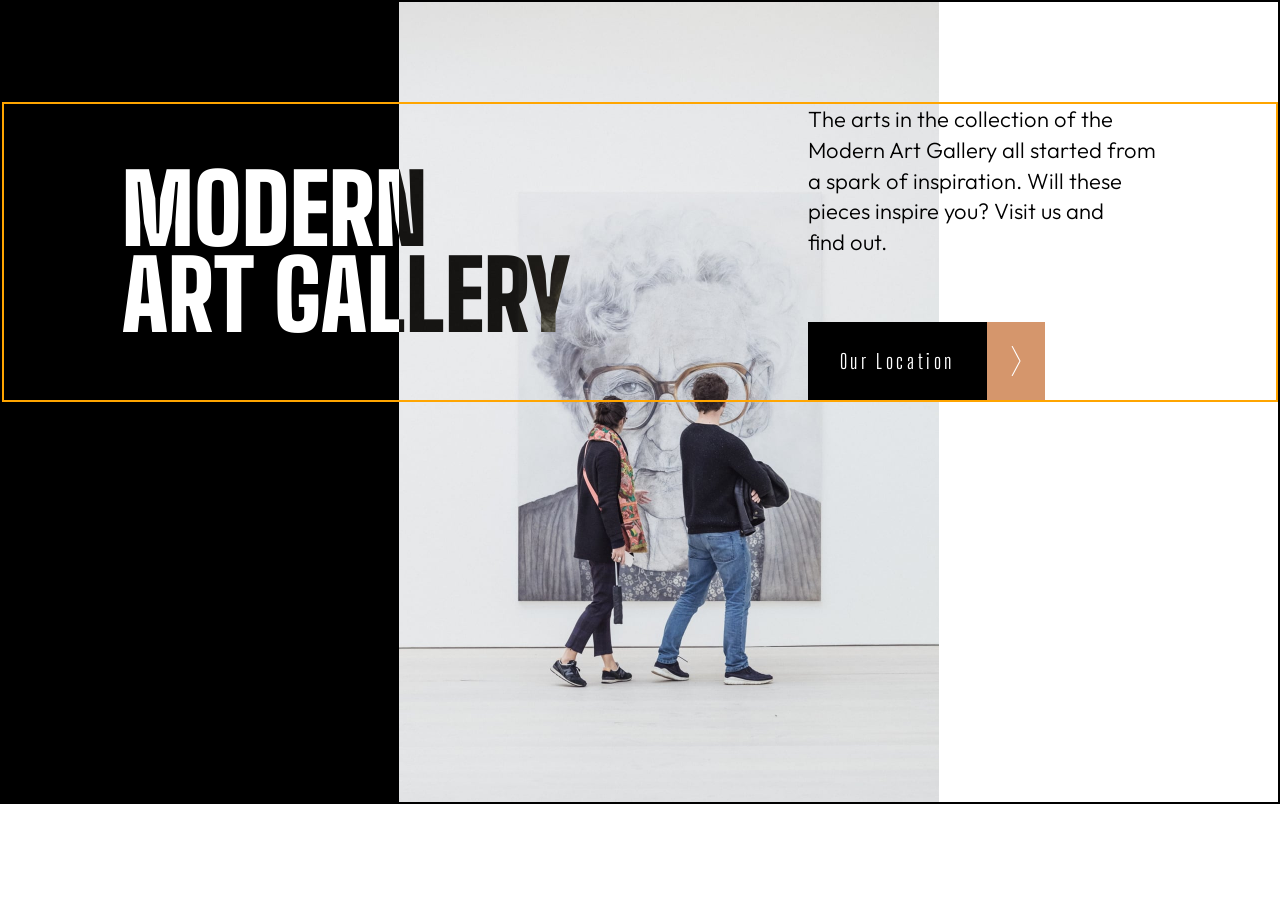
==== index.html @ 2f600e35 "first commit, completed responsivensess for hero section" ====
<!DOCTYPE html>
<html lang="en">
<head>
  <meta charset="UTF-8">
  <meta name="viewport" content="width=device-width, initial-scale=1.0">

  <link rel="icon" type="image/png" sizes="32x32" href="./assets/favicon-32x32.png">
  <link rel="stylesheet" href="styles.css">
  
  <title>Frontend Mentor | Art gallery website</title>
</head>
<body>

  <main>
    <div class="container">
      <section class="hero">
        <div class="hero-background-container">
          <div class="blackbox"></div>
          <picture>
            <source
    media="(max-width: 716px)"
    srcset="assets/mobile/image-hero@2x.jpg"
  >
            <img src="assets/desktop/image-hero@2x.jpg" alt="A photo of two individuals looking at a picture in a art gallery" class="hero-image">
          </picture>
          <div class="hero-content">
            <h1>Modern <br> Art Gallery</h1>

            <div class="hero-text-container">
              <p class="hero-text">
                The arts in the collection of the Modern Art Gallery all started from a spark of inspiration. Will these pieces inspire you? Visit us and find out.
              </p>
              <a href="location.html" class="btn-link">
                <span>Our Location</span>
                <img src="assets/icon-arrow-right.svg" alt="an arrow pointing right" class="arrow-right">
              </a>
            </div>
          </div>

          
        </div>

      </section>
    </div>

  </main>


  
</body>
</html>
---- styles.css ----
@import url('https://fonts.googleapis.com/css2?family=Big+Shoulders+Display:wght@800;900&family=Outfit:wght@300&display=swap');


@layer customproperties{

/* Colors */

 :root {
    --color-grey-900: #151515;
    --color-grey-700: #444444;
    --color-white: #ffffff;
    --color-gold-500: #d5966c;


    --ff-heading: "Big Shoulders Display", sans-serif;
    --ff-body: "Outfit", sans-serif;
  }



}


@layer reset{
    /* 1. Use a more-intuitive box-sizing model */
*, *::before, *::after {
  box-sizing: border-box;
}

/* 2. Remove default margin */
*:not(dialog) {
  margin: 0;
}

/* 3. Enable keyword animations */
@media (prefers-reduced-motion: no-preference) {
  html {
    interpolate-size: allow-keywords;
  }
}

body {
  /* 4. Increase line-height */
  line-height: 1.5;
  /* 5. Improve text rendering */
  -webkit-font-smoothing: antialiased;
}

/* 6. Improve media defaults */
img, picture, video, canvas, svg {
  display: block;
  max-width: 100%;
}

/* 7. Inherit fonts for form controls */
input, button, textarea, select {
  font: inherit;
}

/* 8. Avoid text overflows */
p, h1, h2, h3, h4, h5, h6 {
  overflow-wrap: break-word;
}

/* 9. Improve line wrapping */
p {
  text-wrap: pretty;
}
h1, h2, h3, h4, h5, h6 {
  text-wrap: balance;
}

/*
  10. Create a root stacking context
*/
#root, #__next {
  isolation: isolate;
}
}



.blackbox{
    background-color: black;
}


.container{
    max-width: 1440px;
    border: 2px solid black;
    margin: 0 auto;
}

.hero-background-container{
    display: grid;
    grid-template-columns: clamp(0px, 31vw, 450px) 540px 1fr;
    position: relative;
    z-index: 1;
    width: 100%;
}

.hero-content{
    position: absolute;
    top: 0;
    left: 0;
    border: 2px solid orange;
    display: flex;
    flex-direction: row;
    align-items: center;
    justify-content: space-around;
    width: 100%;
    margin-top: 100px;

}

.hero{
    isolation: isolate;
}

h1{
    mix-blend-mode: difference;
    font-size: 96px;
    font-style: normal;
    font-weight: 900;
    line-height: 90%;
    text-transform: uppercase;
    color: white;
    font-family: "Big Shoulders Display";
}

.hero-text-container{
   display: flex;
   flex-direction: column;
   max-width: 350px;
   gap: 4rem;
}

.hero-text{
font-family: Outfit;
font-size: 22px;
font-style: normal;
font-weight: 300;
line-height: 140%; /* 30.8px */
}

.btn-link{
    display: flex;
    flex-direction: row;
    max-width: 260px;
    text-decoration: none;
}

.btn-link span{
    text-decoration: none;
    background-color: black;
    padding: 1.5rem 2rem;
    font-size: 20px;
    letter-spacing: 3.6px;
    font-family: "Big Shoulders Display";
    text-decoration: none;
    color: white;
}

.arrow-right{
    background-color: var(--color-gold-500);
    padding: 1.5rem;
}

@media (max-width: 1150px){
   .hero-content{
    justify-content: space-between;
    align-self: space-between;
    border: 2px solid red;
   }
}

@media (max-width: 975px){
   .hero-content{
    flex-direction: column;
    border: 2px solid red;
    color: black;
    z-index: 2;
    gap: 2.5rem;
    position: absolute;
    justify-content: space-evenly;

   }
   
   .blackbox{
    display: none;
   }

   .hero-background-container{
    grid-template-columns: 465px minmax(0,1fr);

   }

   h1{
    color: black;
    font-size: 70px;
    z-index: 3;
    margin-left: 225px;
    align-self: flex-end;

   }

   .hero-text-container{
    margin-left: 225px;
    align-self: flex-end;
   }



}

@media (max-width: 716px){
    .hero-background-container{
        display: flex;
        flex-direction: column;
        align-items: center;
        justify-content: center;
        gap: 0;
    }
    .hero-content{
        position: relative;
        margin: 0;
    }
    h1{
        align-self: flex-start;
        margin: 0;
    }

    .hero-text-container{
        align-self: flex-start;
        margin: 0;
    }
}
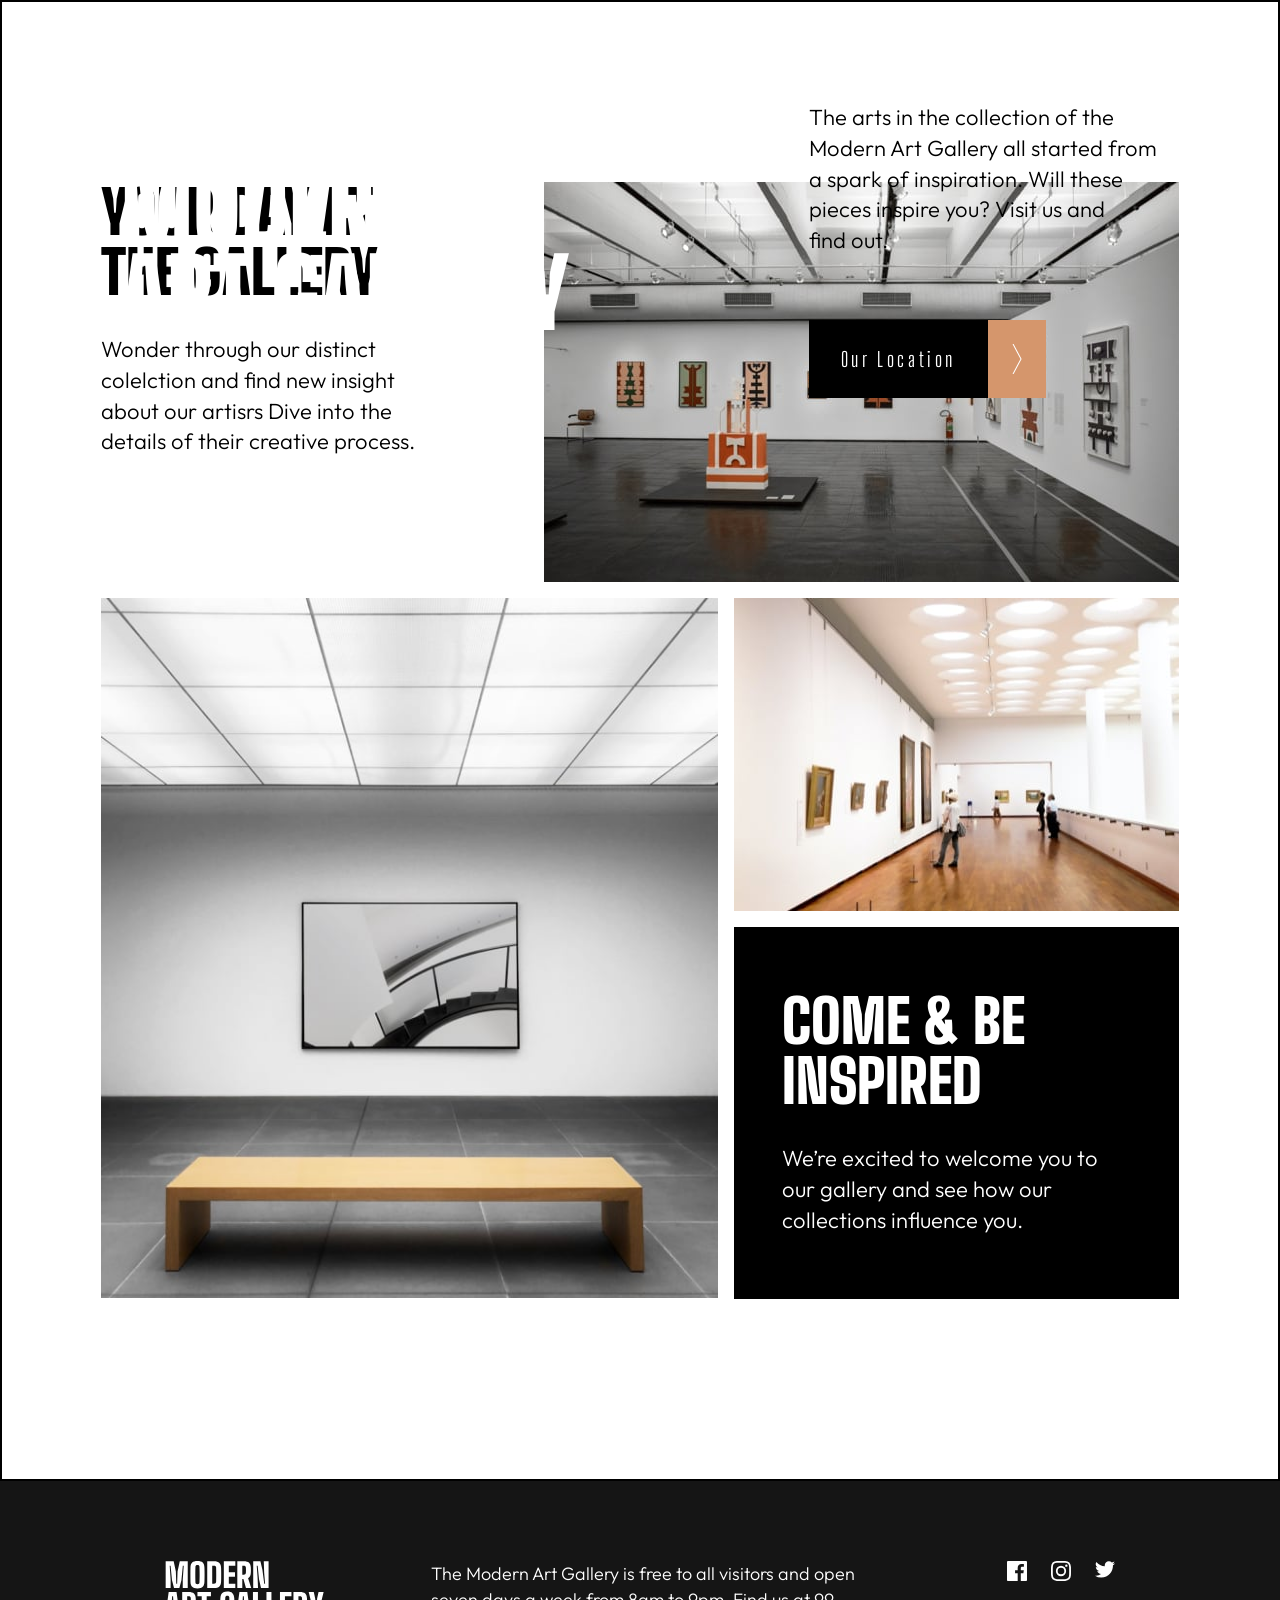
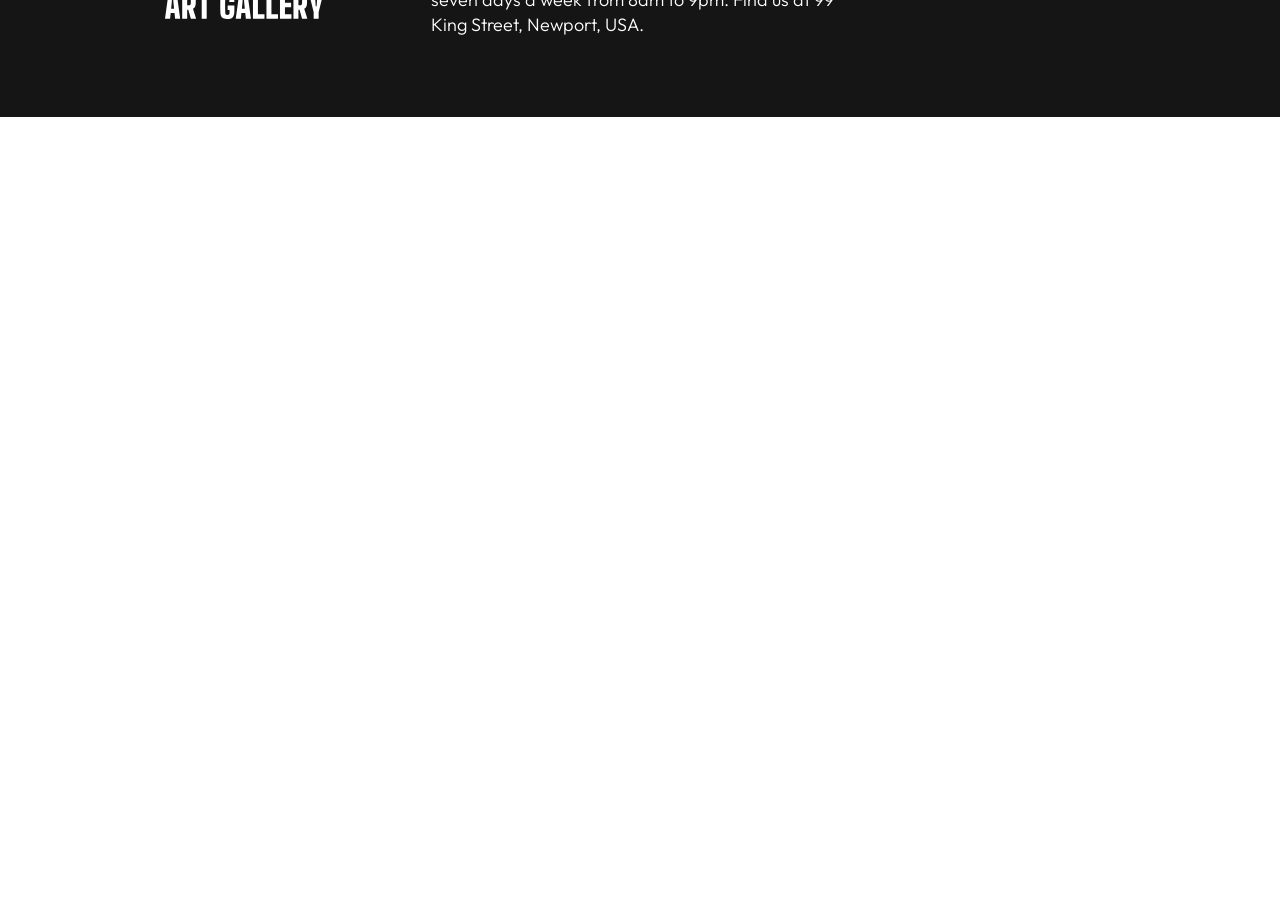
==== commit fb715dce: "gallery, responsiveness, and footer added. to do: location.html" ====
--- a/index.html
+++ b/index.html
@@ -41,10 +41,72 @@
         </div>
 
       </section>
+      <section class="gallery">
+        <div class="gallery-grid-container">
+          <div class="gallery-text-black">
+            <h2 class="gallery-heading">Your Day At The Gallery</h2>
+            <p class="gallery-text">
+              Wonder through our distinct colelction and find new insight about our artisrs Dive into the details of their creative process.   
+            </p>
+          </div>
+          <picture class="gallery-img1">
+              <source
+    media="(max-width: 976px)"
+    srcset="assets/tablet/image-grid-1@2x.jpg"
+  >
+  <source
+    media="(max-width: 716px)"
+    srcset="assets/mobile/image-grid-1.jpg"
+  >
+            <img src="assets/desktop/image-grid-1.jpg" alt="">
+          </picture>
+          <picture class="gallery-img2">
+            <source
+    media="(max-width: 976px)"
+    srcset="assets/tablet/image-grid-2@2x.jpg"
+  >
+  <source
+    media="(max-width: 715px)"
+    srcset="assets/mobile/image-grid-2.jpg"
+  >
+            <img src="assets/desktop/image-grid-2.jpg" alt="">
+          </picture>
+          <picture class="gallery-img3">
+            <source
+    media="(max-width: 976px)"
+    srcset="assets/tablet/image-grid-3@2x.jpg"
+  >
+  <source
+    media="(max-width: 716px)"
+    srcset="assets/mobile/image-grid-3.jpg"
+  >
+            <img src="assets/desktop/image-grid-3.jpg" alt="">
+            
+          </picture>
+          <div class="gallery-text-white">
+            <h2 class="inspire-heading">Come & Be <br> inspired</h2>
+            <p class="inspire-text">We’re excited to welcome you to our gallery and see how our collections influence you.</p>
+          </div>
+        </div>
+      </section>
+      
     </div>
 
   </main>
+  <footer>
+    <div class="footer-content">
+      <img src="assets/logo-light.svg" alt="" class="logo">
+      <p class="footer-text">
+        The Modern Art Gallery is free to all visitors and open seven days a week from 8am to 9pm. Find us at 99 King Street, Newport, USA.
+      </p>
+      <ul class="social-links-list">
+        <li><a href=""><img src="assets/icon-facebook.svg" alt=""></a></li>
+        <li><a href=""><img src="assets/icon-instagram.svg" alt=""></a></li>
+        <li><a href=""><img src="assets/icon-twitter.svg" alt=""></a></li>
+      </ul>
 
+    </div>
+  </footer>
 
   
 </body>
--- a/styles.css
+++ b/styles.css
@@ -103,7 +103,6 @@
     position: absolute;
     top: 0;
     left: 0;
-    border: 2px solid orange;
     display: flex;
     flex-direction: row;
     align-items: center;
@@ -170,14 +169,12 @@
    .hero-content{
     justify-content: space-between;
     align-self: space-between;
-    border: 2px solid red;
    }
 }
 
 @media (max-width: 975px){
    .hero-content{
     flex-direction: column;
-    border: 2px solid red;
     color: black;
     z-index: 2;
     gap: 2.5rem;
@@ -235,4 +232,249 @@
         margin: 0;
     }
 }
- +
+/* Gallery Section */
+
+.gallery{
+  margin-top: 180px;
+  width: 100%;
+  margin-bottom: 180px;
+}
+
+/* Gallery Grid */
+
+.gallery-grid-container{
+  max-width: 1110px;
+  margin: 0 auto;
+  display: grid;
+  gap: 1rem;
+  grid-template-areas:
+
+  "day img1 img1"
+  "img2 img2 img3"
+  "img2 img2 inspire";
+
+  padding-inline:1rem;
+}
+
+.gallery-text-black{
+  grid-area: day;
+
+}
+
+.gallery-img1{
+  grid-area: img1;
+}
+
+.gallery-img2{
+  grid-area: img2;
+}
+
+.gallery-img3{
+  grid-area: img3;
+}
+
+.gallery-text-white{
+  grid-area: inspire;
+}
+
+/* Gallery Styling */
+
+.gallery-text-black{
+  max-width: 350px;
+  display: flex;
+  flex-direction: column;
+  gap: 2rem;
+
+}
+
+.gallery-heading{
+  font-family: "Big Shoulders Display";
+font-size: 60px;
+font-style: normal;
+font-weight: 900;
+line-height: 100%;
+text-transform: uppercase;
+}
+
+.gallery-text{
+  font-family: Outfit;
+font-size: 22px;
+font-style: normal;
+font-weight: 300;
+line-height: 140%;
+}
+
+.gallery-text-white{
+  background-color: black;
+  color: white;
+  max-width: 445px;
+  padding: 64px 48px;
+  display: flex;
+  text-align: left;
+  justify-content: center;
+  align-items: flex-start;
+  flex-direction: column;
+  gap: 2rem;
+}
+
+.inspire-heading{
+  font-size: 60px;
+font-style: normal;
+font-weight: 900;
+line-height: 100%; 
+text-transform: uppercase;
+font-family: "Big Shoulders Display";
+}
+
+.inspire-text{
+  font-family: Outfit;
+font-size: 22px;
+font-style: normal;
+font-weight: 300;
+line-height: 140%;
+}
+
+.gallery-img1{
+  display: flex;
+  justify-content: flex-end;
+}
+
+/* Gallery Media Queries */
+
+/* tablet */
+@media (max-width: 976px){
+  .gallery-text-black{
+    align-self: center;
+  }
+
+ .gallery-text-white{
+  padding: 80px 32px;
+  gap: 1.5rem;
+ } 
+
+ .gallery-heading{
+  font-size: 50px;
+font-style: normal;
+font-weight: 900;
+line-height: 90%;
+ }
+
+ .gallery-text{
+  font-size: 18px;
+font-style: normal;
+font-weight: 300;
+line-height: 140%; 
+ }
+
+.inspire-heading{
+  font-size: 50px;
+font-style: normal;
+font-weight: 900;
+line-height: 90%
+}
+
+.inspire-text{
+  font-size: 18px;
+font-style: normal;
+font-weight: 300;
+line-height: 140%;
+}
+
+}
+/* Mobile */
+@media (max-width: 716px){
+
+.gallery-grid-container{
+
+grid-template-columns: 1fr;
+grid-template-areas: 
+
+"img1"
+"day"
+"img2"
+"img3"
+"inspire"
+
+;
+
+gap: 2rem;
+
+
+}
+
+.gallery-text-black, .gallery-text-white{
+
+}
+
+}
+
+/* Footer */
+
+footer{
+  width: 100%;
+  background-color: var(--color-grey-900);
+  max-width: 1440px;
+  margin: 0 auto;
+}
+
+.footer-content{
+  display: flex;
+  flex-direction: row;
+  justify-content: space-between;
+  align-items: flex-start;
+  padding: 80px 165px;
+}
+
+.logo{
+  color: white;
+  width: 100%;
+  max-width: 160px;
+}
+
+.footer-text{
+  color: white;
+  font-family: "Outfit", sans-serif;
+  font-size: 18px;
+font-style: normal;
+font-weight: 300;
+line-height: 140%;
+max-width: 430px;
+}
+
+.social-links-list{
+  display: flex;
+  flex-direction: row;
+  gap: 1.5rem;
+  list-style-type: none;
+}
+
+
+/* Footer Media Queries */
+
+@media (max-width: 976px){
+  .logo{
+    max-width: 110px;
+  }
+
+  .footer-text{
+    max-width: 276px;
+  }
+
+  .footer-content{
+    justify-content: space-evenly;
+    border: 2px solid pink;
+    padding: 48px 40px;
+  }
+
+}
+
+@media (max-width: 716px){
+  .footer-content{
+    display: flex;
+    flex-direction: column;
+    justify-content: flex-start;
+    align-items: flex-start;
+    gap: 2.5rem;
+  }
+}
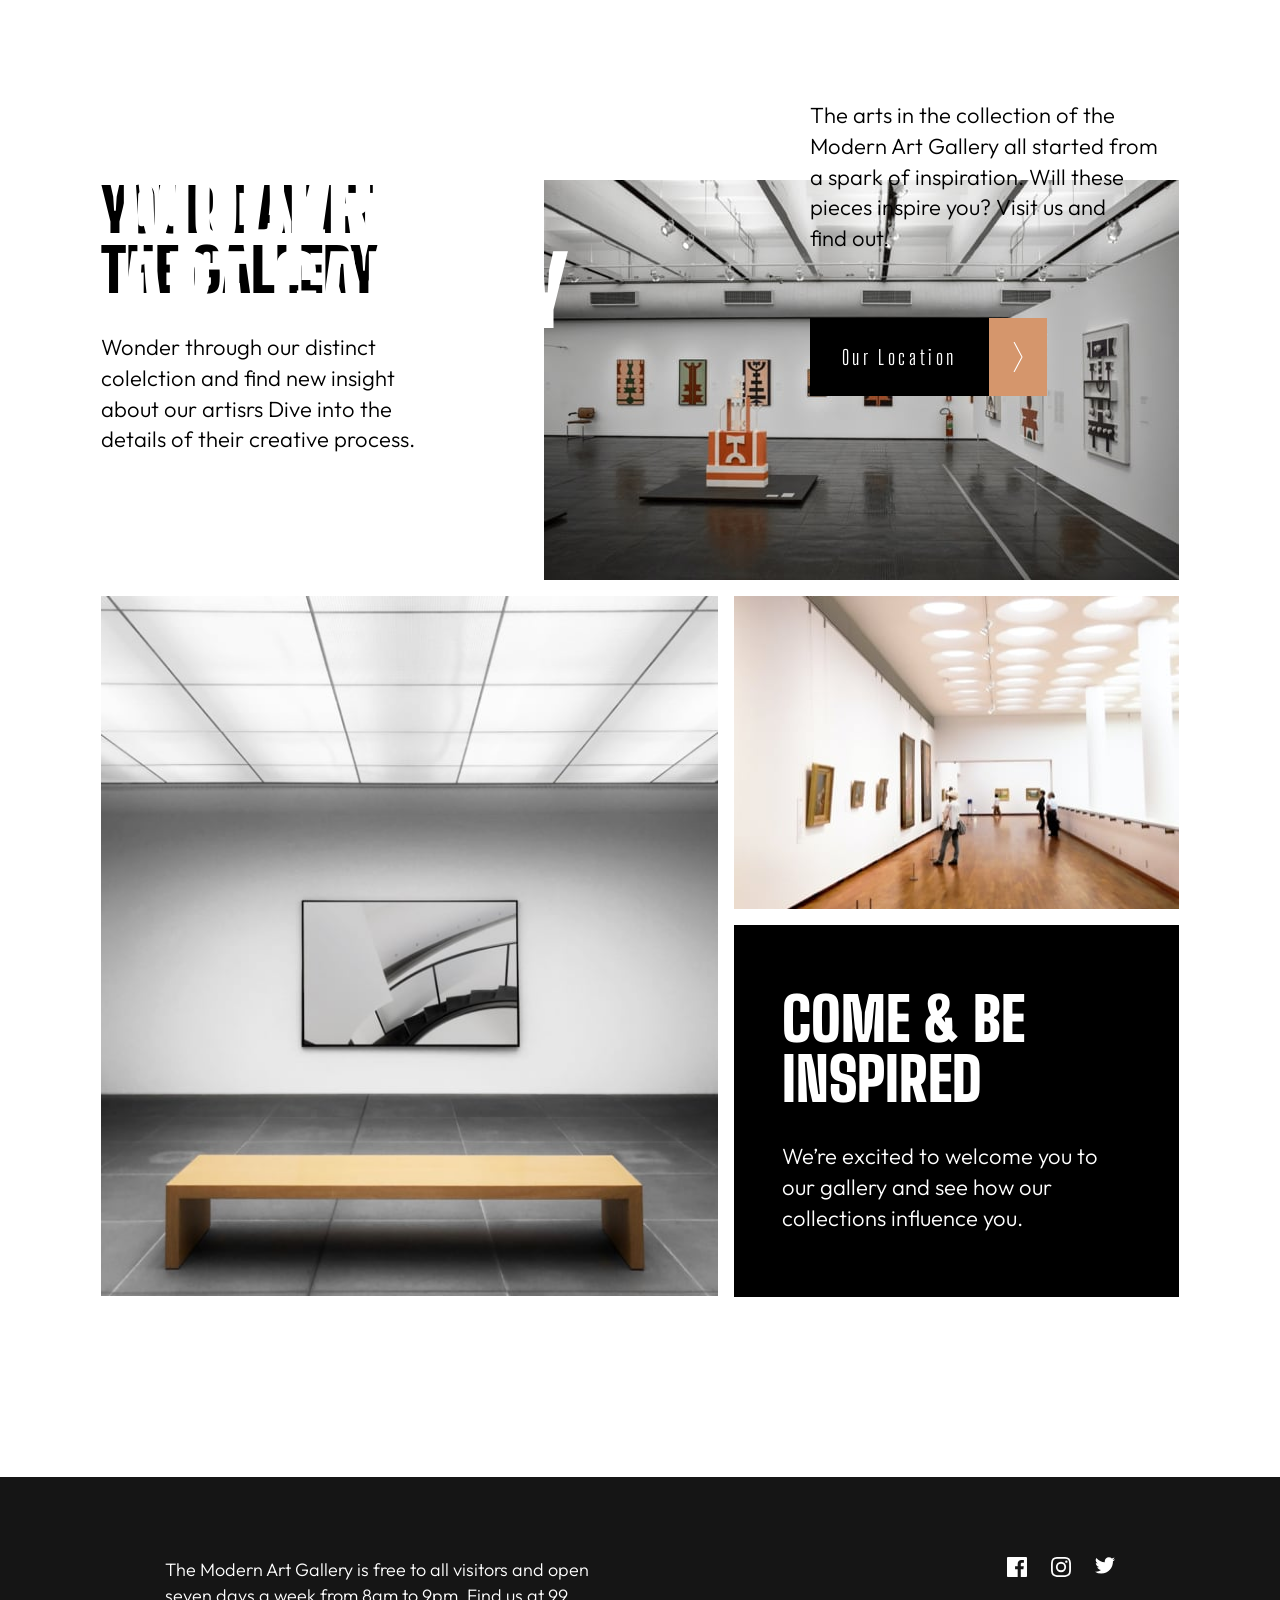
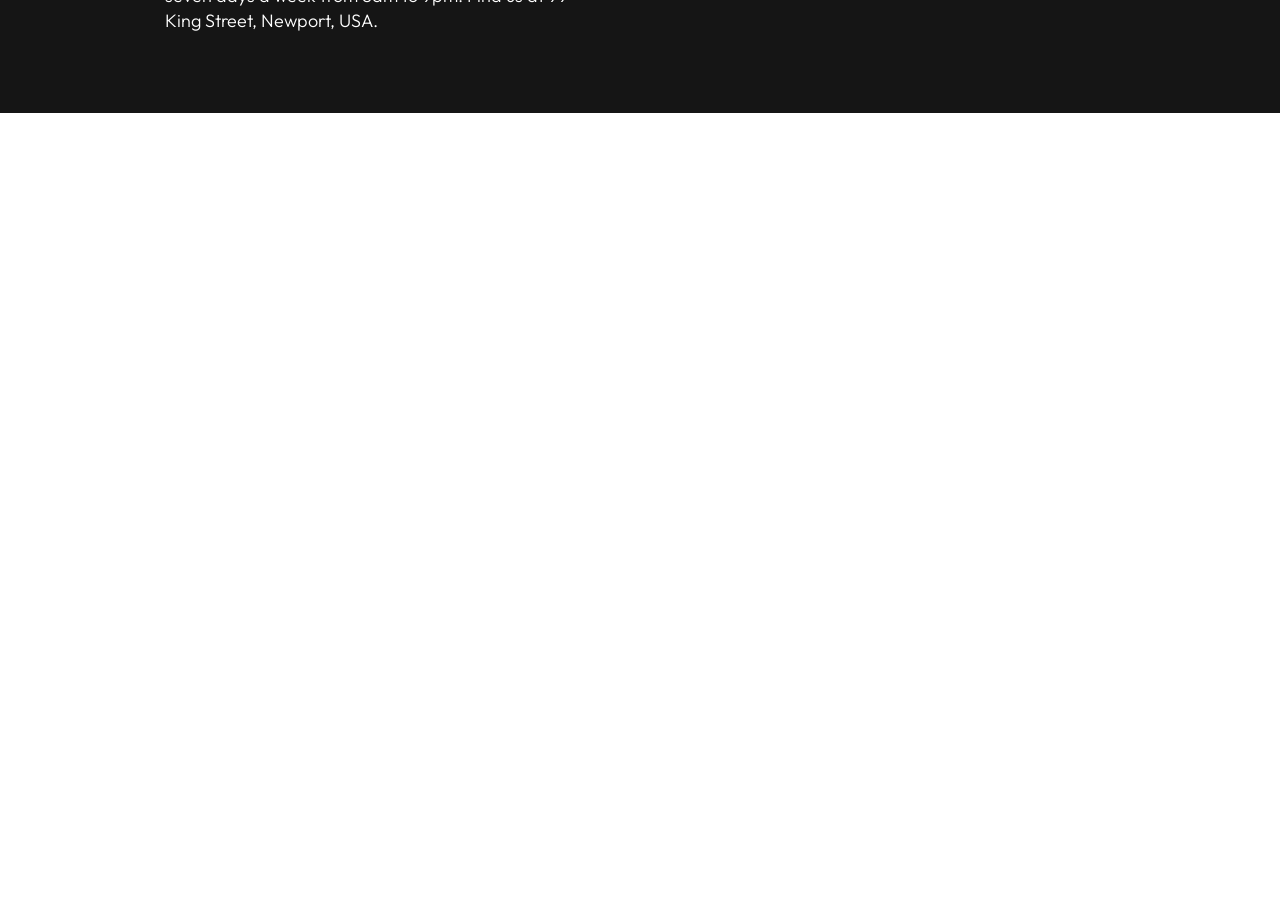
==== commit 281347ca: "fixed some additional html" ====
--- a/index.html
+++ b/index.html
@@ -32,7 +32,7 @@
               </p>
               <a href="location.html" class="btn-link">
                 <span>Our Location</span>
-                <img src="assets/icon-arrow-right.svg" alt="an arrow pointing right" class="arrow-right">
+                <img src="assets/icon-arrow-right.svg" alt="" class="arrow-right">
               </a>
             </div>
           </div>
@@ -95,7 +95,7 @@
   </main>
   <footer>
     <div class="footer-content">
-      <img src="assets/logo-light.svg" alt="" class="logo">
+      
       <p class="footer-text">
         The Modern Art Gallery is free to all visitors and open seven days a week from 8am to 9pm. Find us at 99 King Street, Newport, USA.
       </p>
--- a/styles.css
+++ b/styles.css
@@ -87,7 +87,6 @@
 
 .container{
     max-width: 1440px;
-    border: 2px solid black;
     margin: 0 auto;
 }
 
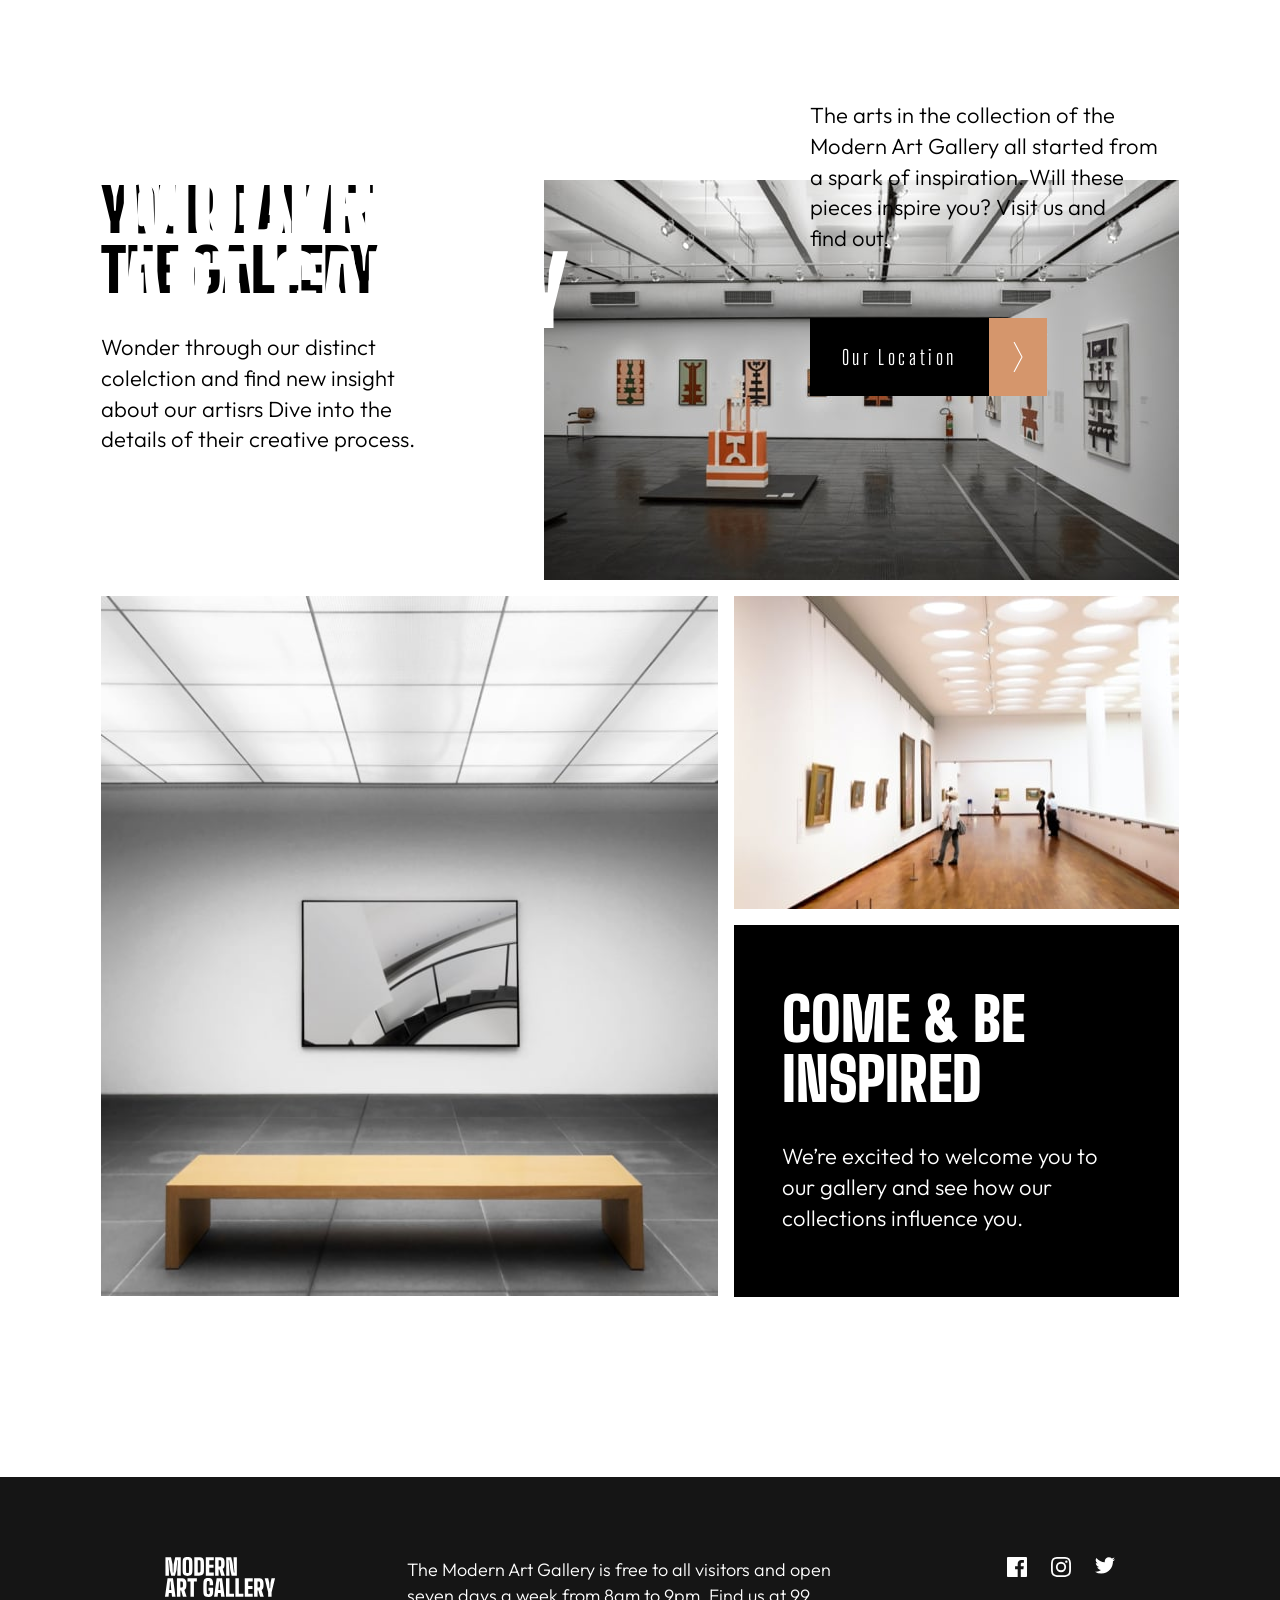
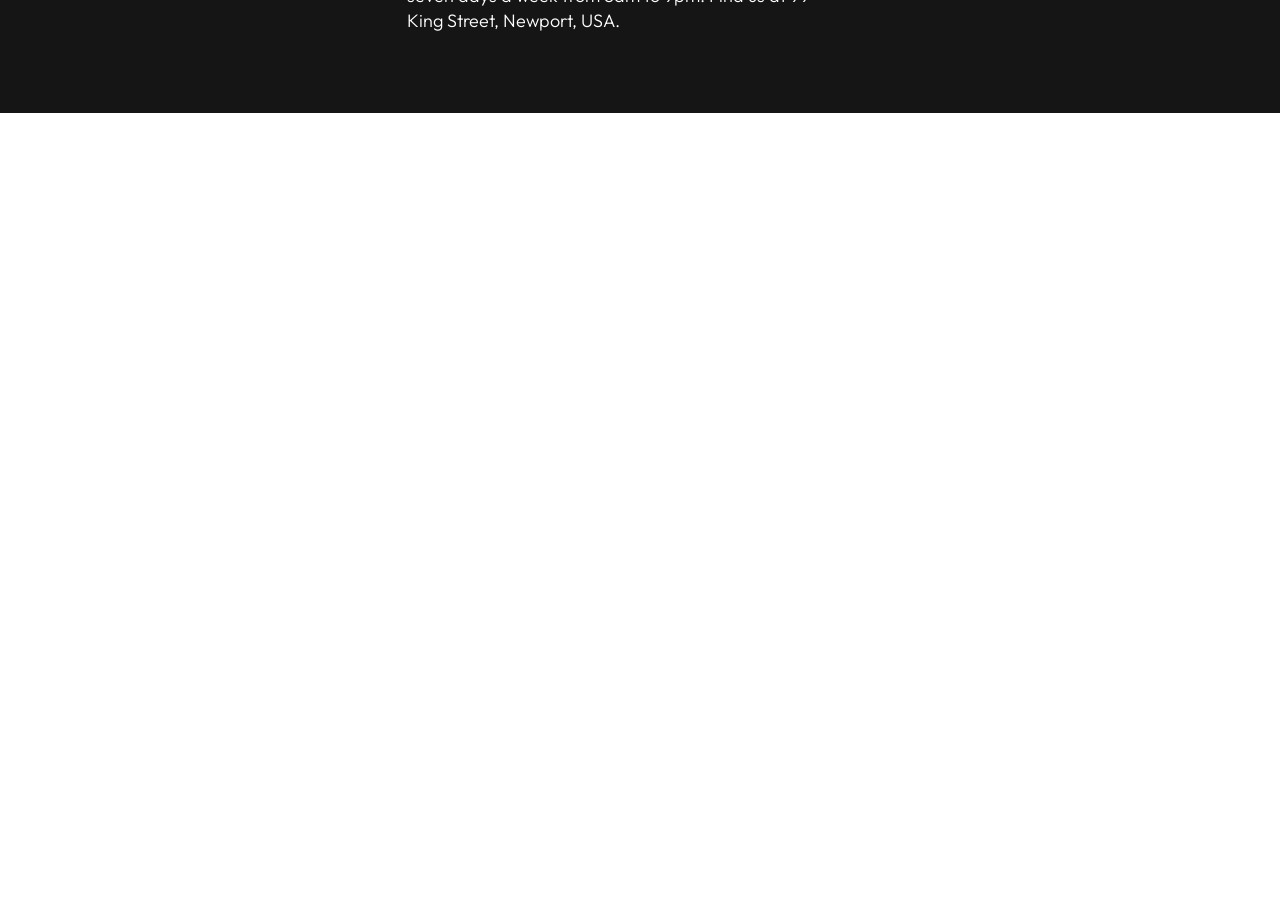
==== commit a7e4c3c5: "added back footer img for index when it was removed some how." ====
--- a/index.html
+++ b/index.html
@@ -24,7 +24,7 @@
             <img src="assets/desktop/image-hero@2x.jpg" alt="A photo of two individuals looking at a picture in a art gallery" class="hero-image">
           </picture>
           <div class="hero-content">
-            <h1>Modern <br> Art Gallery</h1>
+            <h1 class="hero-heading">Modern <br> Art Gallery</h1>
 
             <div class="hero-text-container">
               <p class="hero-text">
@@ -95,7 +95,7 @@
   </main>
   <footer>
     <div class="footer-content">
-      
+      <img src="assets/logo-light.svg" class="footer-logo" alt="">
       <p class="footer-text">
         The Modern Art Gallery is free to all visitors and open seven days a week from 8am to 9pm. Find us at 99 King Street, Newport, USA.
       </p>
--- a/styles.css
+++ b/styles.css
@@ -115,7 +115,7 @@
     isolation: isolate;
 }
 
-h1{
+.hero-heading{
     mix-blend-mode: difference;
     font-size: 96px;
     font-style: normal;
@@ -191,7 +191,7 @@
 
    }
 
-   h1{
+   .hero-heading{
     color: black;
     font-size: 70px;
     z-index: 3;
@@ -221,7 +221,7 @@
         position: relative;
         margin: 0;
     }
-    h1{
+    .hero-heading{
         align-self: flex-start;
         margin: 0;
     }
@@ -462,7 +462,6 @@
 
   .footer-content{
     justify-content: space-evenly;
-    border: 2px solid pink;
     padding: 48px 40px;
   }
 
@@ -476,4 +475,168 @@
     align-items: flex-start;
     gap: 2.5rem;
   }
+}
+
+/* Location Styles */
+
+.map-container{
+  position: relative;
+  z-index: 1;
+}
+
+.map-container .btn-link{
+  position: absolute;
+  z-index: 2;
+  top: 15px;
+  left: 100px;
+}
+
+.location-heading{
+  font-family: "Big Shoulders Display";
+font-size: 70px;
+font-style: normal;
+font-weight: 900;
+line-height: 100%; 
+text-transform: uppercase;
+}
+
+.btn-link{
+    display: flex;
+    flex-direction: row;
+    max-width: 260px;
+    text-decoration: none;
+}
+
+.btn-link span{
+    text-decoration: none;
+    background-color: black;
+    padding: 24px 32px;
+    font-size: 20px;
+    letter-spacing: 3.6px;
+    font-family: "Big Shoulders Display";
+    text-decoration: none;
+    color: white;
+    text-wrap: nowrap;
+}
+
+
+.arrow-left{
+    background-color: var(--color-gold-500);
+    padding: 24px;
+}
+
+
+.location{
+  background-color: var(--color-grey-900);
+  padding: 130px 165px;
+  display: flex;
+  flex-direction: row;
+  color: white;
+  justify-content: space-between;
+}
+
+.location-address-container{
+  max-width: 540px;
+  display: flex;
+  flex-direction: column;
+  gap: 1.5rem;
+}
+
+.address{
+  display: flex;
+  flex-direction: column;
+  gap: 1.5rem;
+  font-family: "Outfit";
+  font-size: 22px;
+  font-style: normal;
+font-weight: 300;
+line-height: 140%; 
+}
+
+.address-accent{
+  font-family: "Big Shoulders Display";
+font-size: 36px;
+font-style: normal;
+font-weight: 900;
+line-height: 100%;
+text-transform: uppercase;
+color: var(--color-gold-500);
+}
+
+.location-footer{
+  background-color: var(--color-gold-500);
+  
+}
+
+.location-footer .footer-text{
+  color: var(--color-grey-900);
+}
+
+.location-footer .social-link{
+  fill: var(--color-grey-900)
+}
+
+.location-footer a:hover .social-link{
+  fill: var(--color-white);
+}
+
+
+.btn-link:hover span{
+ background-color: var(--color-gold-500);
+}
+.btn-link:hover img{
+  background-color: var(--color-grey-900);
+}
+
+a:focus{
+  outline: 1px solid var(--color-gold-500);
+}
+/* 
+Location Media Queries
+
+*/
+
+.map-image{
+  width: 100%;
+  max-width: 1440px;
+  object-fit: cover;
+}
+
+
+
+@media (max-width:1280px){
+
+.location{
+  padding: 80px 40px;
+  justify-content: space-around;
+}
+
+.location h1{
+  font-size: 55px;
+  max-width: 223px;
+  color: white;
+}
+
+.address{
+  font-size: 18px;
+}
+.location-address-container{
+  max-width: 398px;
+}
+
+.address-accent{
+  font-size: 36px;
+}
+
+}
+
+@media (max-width: 768px){
+  .location{
+    flex-direction: column;
+    gap: 2.5rem;
+  }
+
+  .map-container .btn-link{
+    left: 10px;
+  }
 }
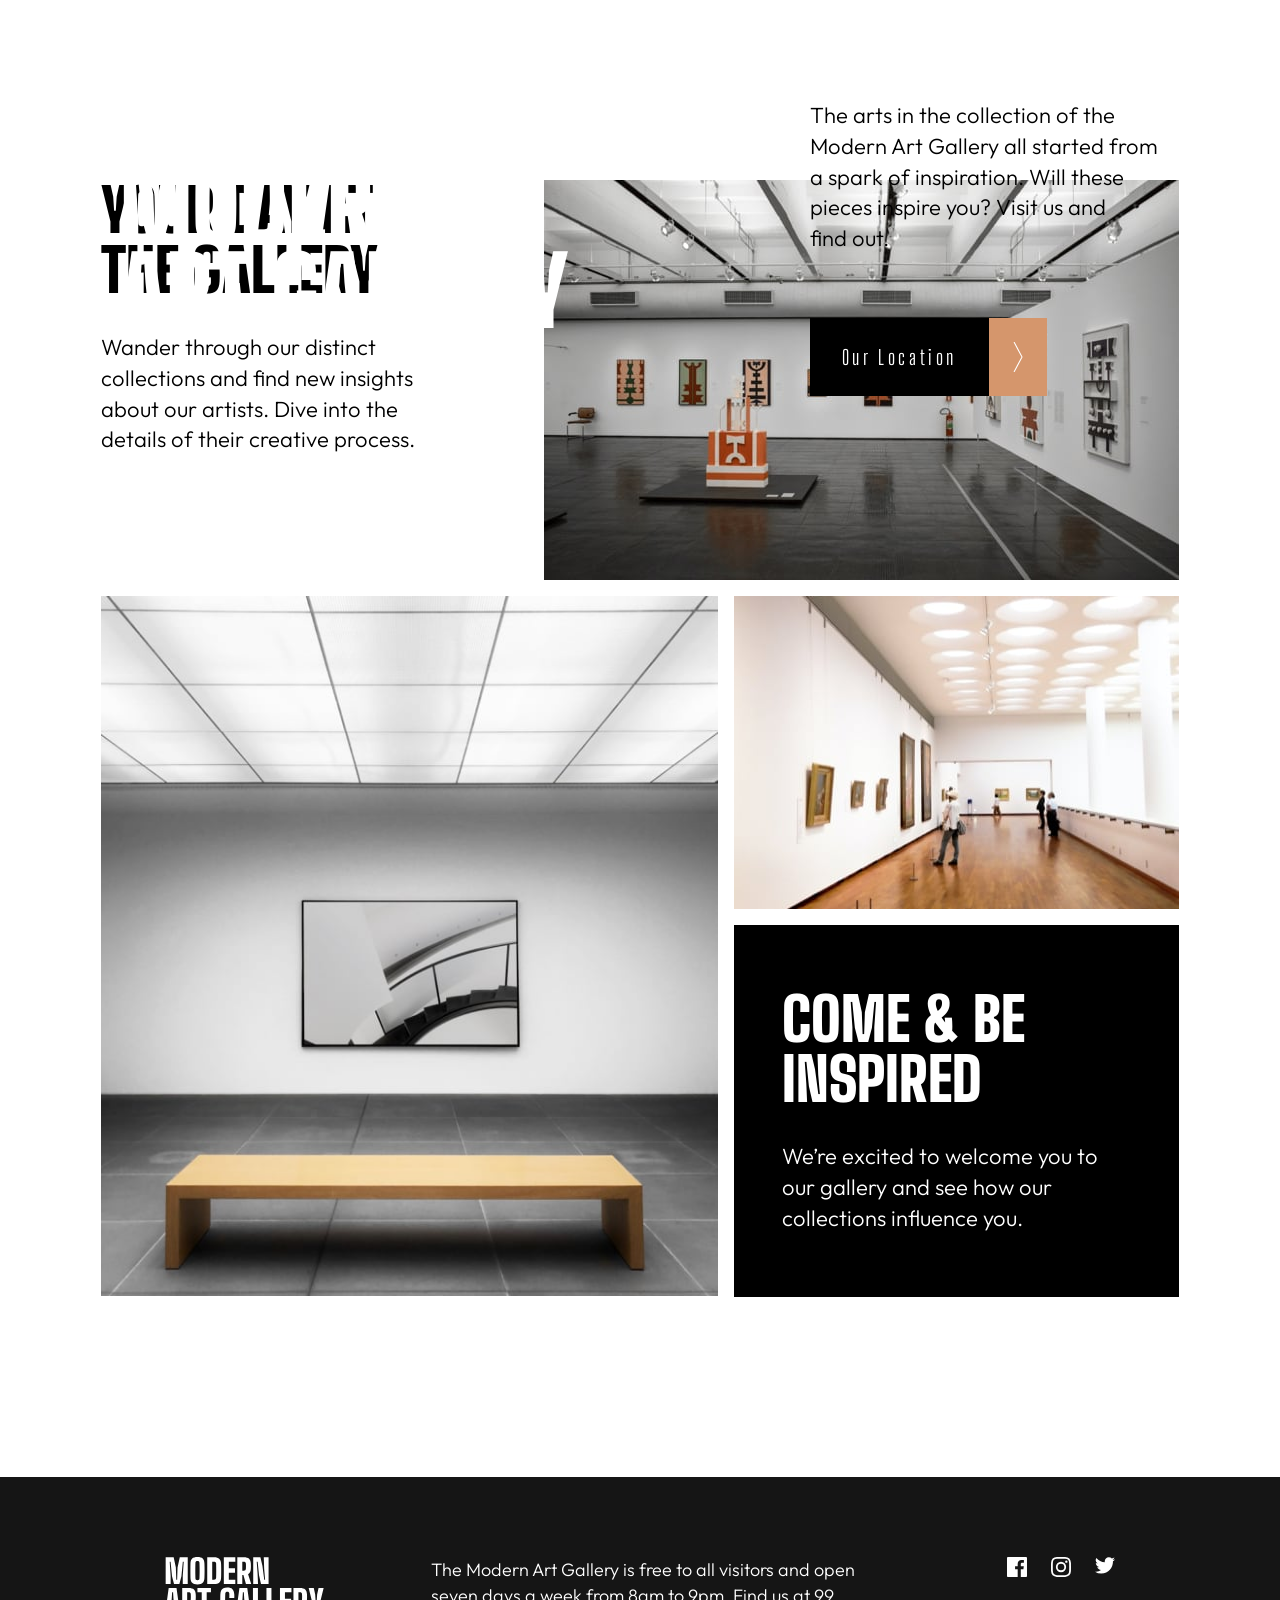
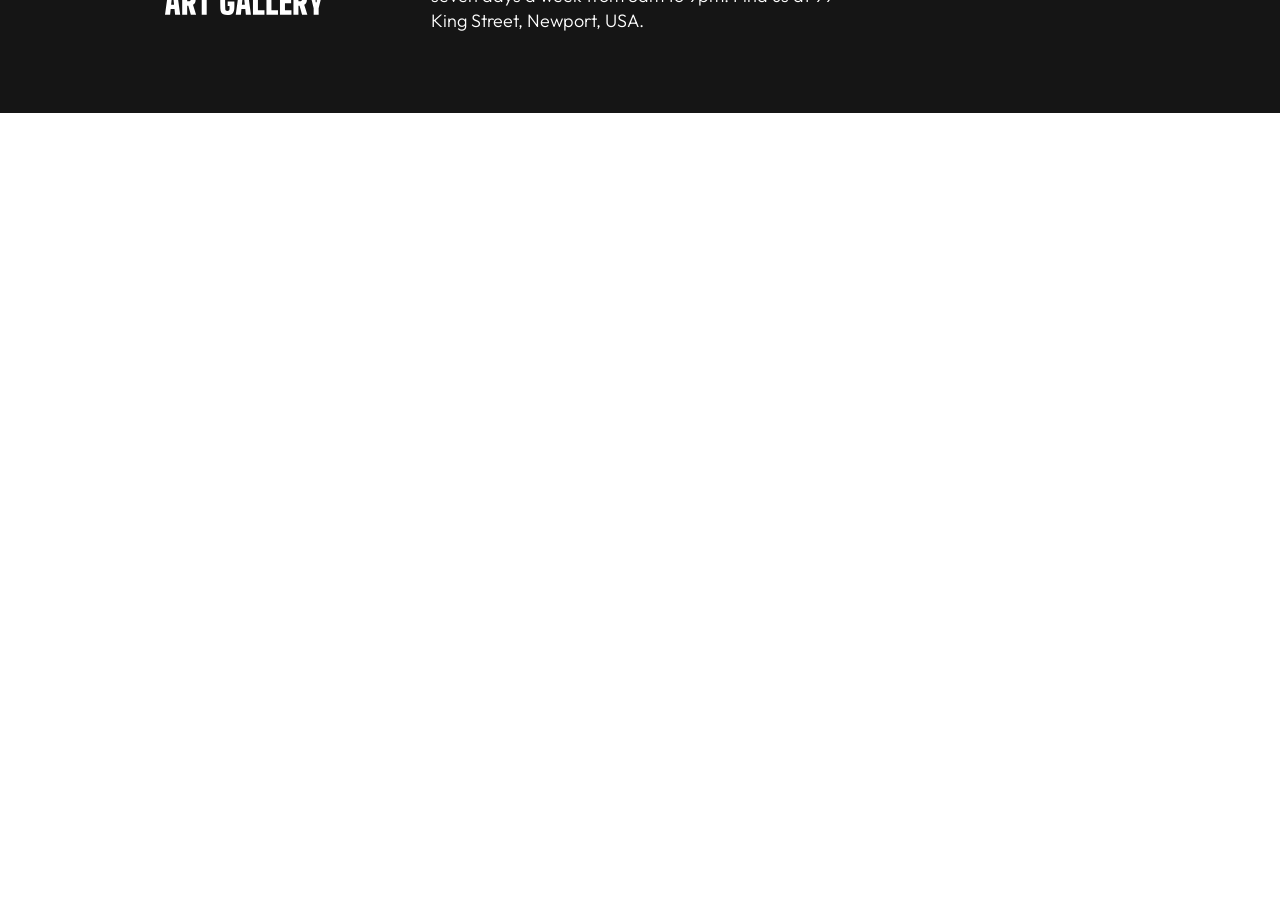
==== commit de6fdbda: "more final responsive touches." ====
--- a/index.html
+++ b/index.html
@@ -46,40 +46,45 @@
           <div class="gallery-text-black">
             <h2 class="gallery-heading">Your Day At The Gallery</h2>
             <p class="gallery-text">
-              Wonder through our distinct colelction and find new insight about our artisrs Dive into the details of their creative process.   
+              Wander through our distinct collections and find new insights about our artists. Dive into the details of their creative process.
             </p>
           </div>
           <picture class="gallery-img1">
-              <source
+  <source
+    media="(max-width: 716px)"
+    srcset="assets/mobile/image-grid-1@2x.jpg"
+  >
+ 
+            <source
     media="(max-width: 976px)"
     srcset="assets/tablet/image-grid-1@2x.jpg"
   >
-  <source
-    media="(max-width: 716px)"
-    srcset="assets/mobile/image-grid-1.jpg"
-  >
+ 
             <img src="assets/desktop/image-grid-1.jpg" alt="">
           </picture>
           <picture class="gallery-img2">
+              <source
+    media="(max-width: 716px)"
+    srcset="assets/mobile/image-grid-2@2x.jpg"
+  >
             <source
     media="(max-width: 976px)"
     srcset="assets/tablet/image-grid-2@2x.jpg"
   >
-  <source
-    media="(max-width: 715px)"
-    srcset="assets/mobile/image-grid-2.jpg"
-  >
+
             <img src="assets/desktop/image-grid-2.jpg" alt="">
           </picture>
           <picture class="gallery-img3">
+  <source
+    media="(max-width: 716px)"
+    srcset="assets/mobile/image-grid-3@2x.jpg"
+  >
+ 
             <source
     media="(max-width: 976px)"
     srcset="assets/tablet/image-grid-3@2x.jpg"
   >
-  <source
-    media="(max-width: 716px)"
-    srcset="assets/mobile/image-grid-3.jpg"
-  >
+ 
             <img src="assets/desktop/image-grid-3.jpg" alt="">
             
           </picture>
@@ -95,14 +100,14 @@
   </main>
   <footer>
     <div class="footer-content">
-      <img src="assets/logo-light.svg" class="footer-logo" alt="">
+      <img src="assets/logo-light.svg" class="logo" alt="">
       <p class="footer-text">
         The Modern Art Gallery is free to all visitors and open seven days a week from 8am to 9pm. Find us at 99 King Street, Newport, USA.
       </p>
       <ul class="social-links-list">
-        <li><a href=""><img src="assets/icon-facebook.svg" alt=""></a></li>
-        <li><a href=""><img src="assets/icon-instagram.svg" alt=""></a></li>
-        <li><a href=""><img src="assets/icon-twitter.svg" alt=""></a></li>
+        <li><a href="https://www.facebook.com" aria-label="Facebook"><img src="assets/icon-facebook.svg" alt=""></a></li>
+        <li><a href="https://www.instagram.com/" aria-label="Instagram"><img src="assets/icon-instagram.svg" alt=""></a></li>
+        <li><a href="https://www.x.com/home" aria-label="Twitter"><img src="assets/icon-twitter.svg" alt=""></a></li>
       </ul>
 
     </div>
--- a/styles.css
+++ b/styles.css
@@ -179,6 +179,7 @@
     gap: 2.5rem;
     position: absolute;
     justify-content: space-evenly;
+    align-items: center;
 
    }
    
@@ -191,18 +192,20 @@
 
    }
 
+
    .hero-heading{
     color: black;
     font-size: 70px;
     z-index: 3;
-    margin-left: 225px;
+    margin-left: 0px;
     align-self: flex-end;
+    margin-right: 3rem;
 
    }
 
    .hero-text-container{
-    margin-left: 225px;
     align-self: flex-end;
+    margin-right: 1.5rem;
    }
 
 
@@ -220,6 +223,7 @@
     .hero-content{
         position: relative;
         margin: 0;
+        padding-inline-start: 1rem;
     }
     .hero-heading{
         align-self: flex-start;
